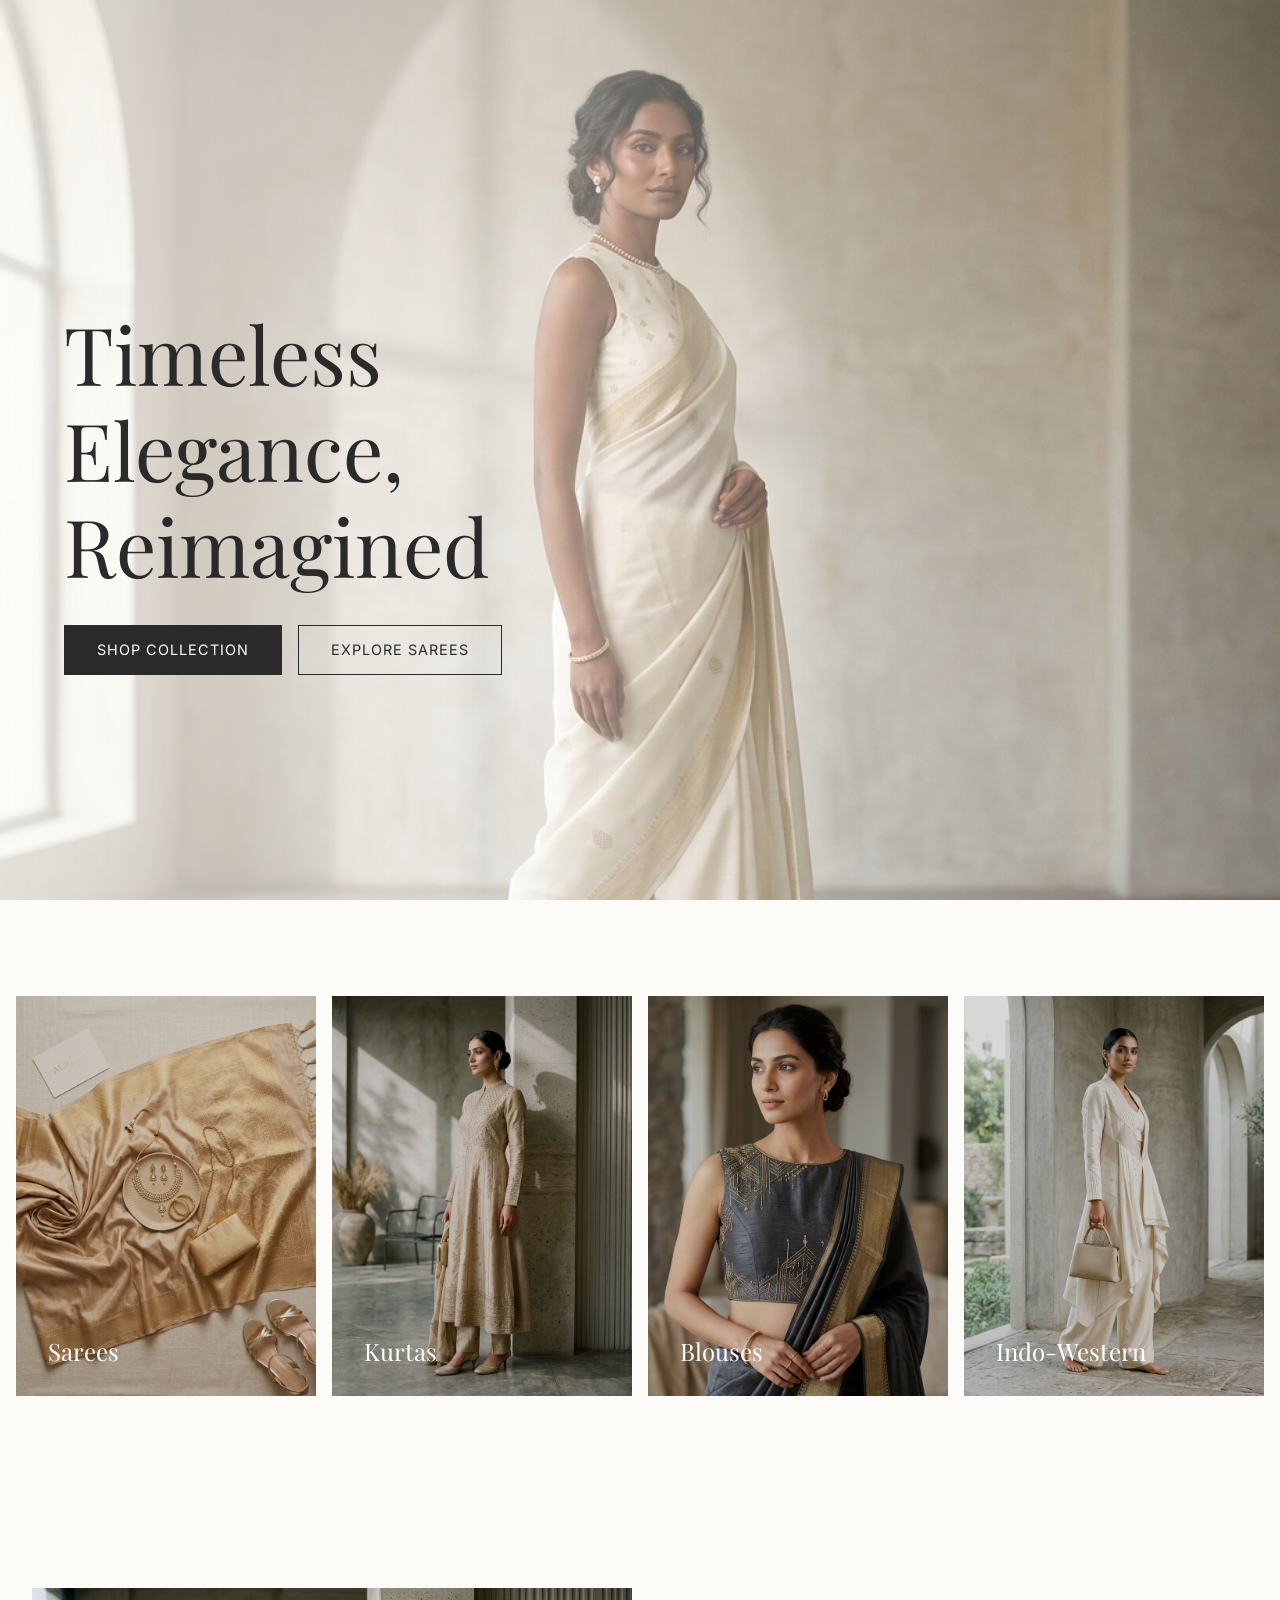
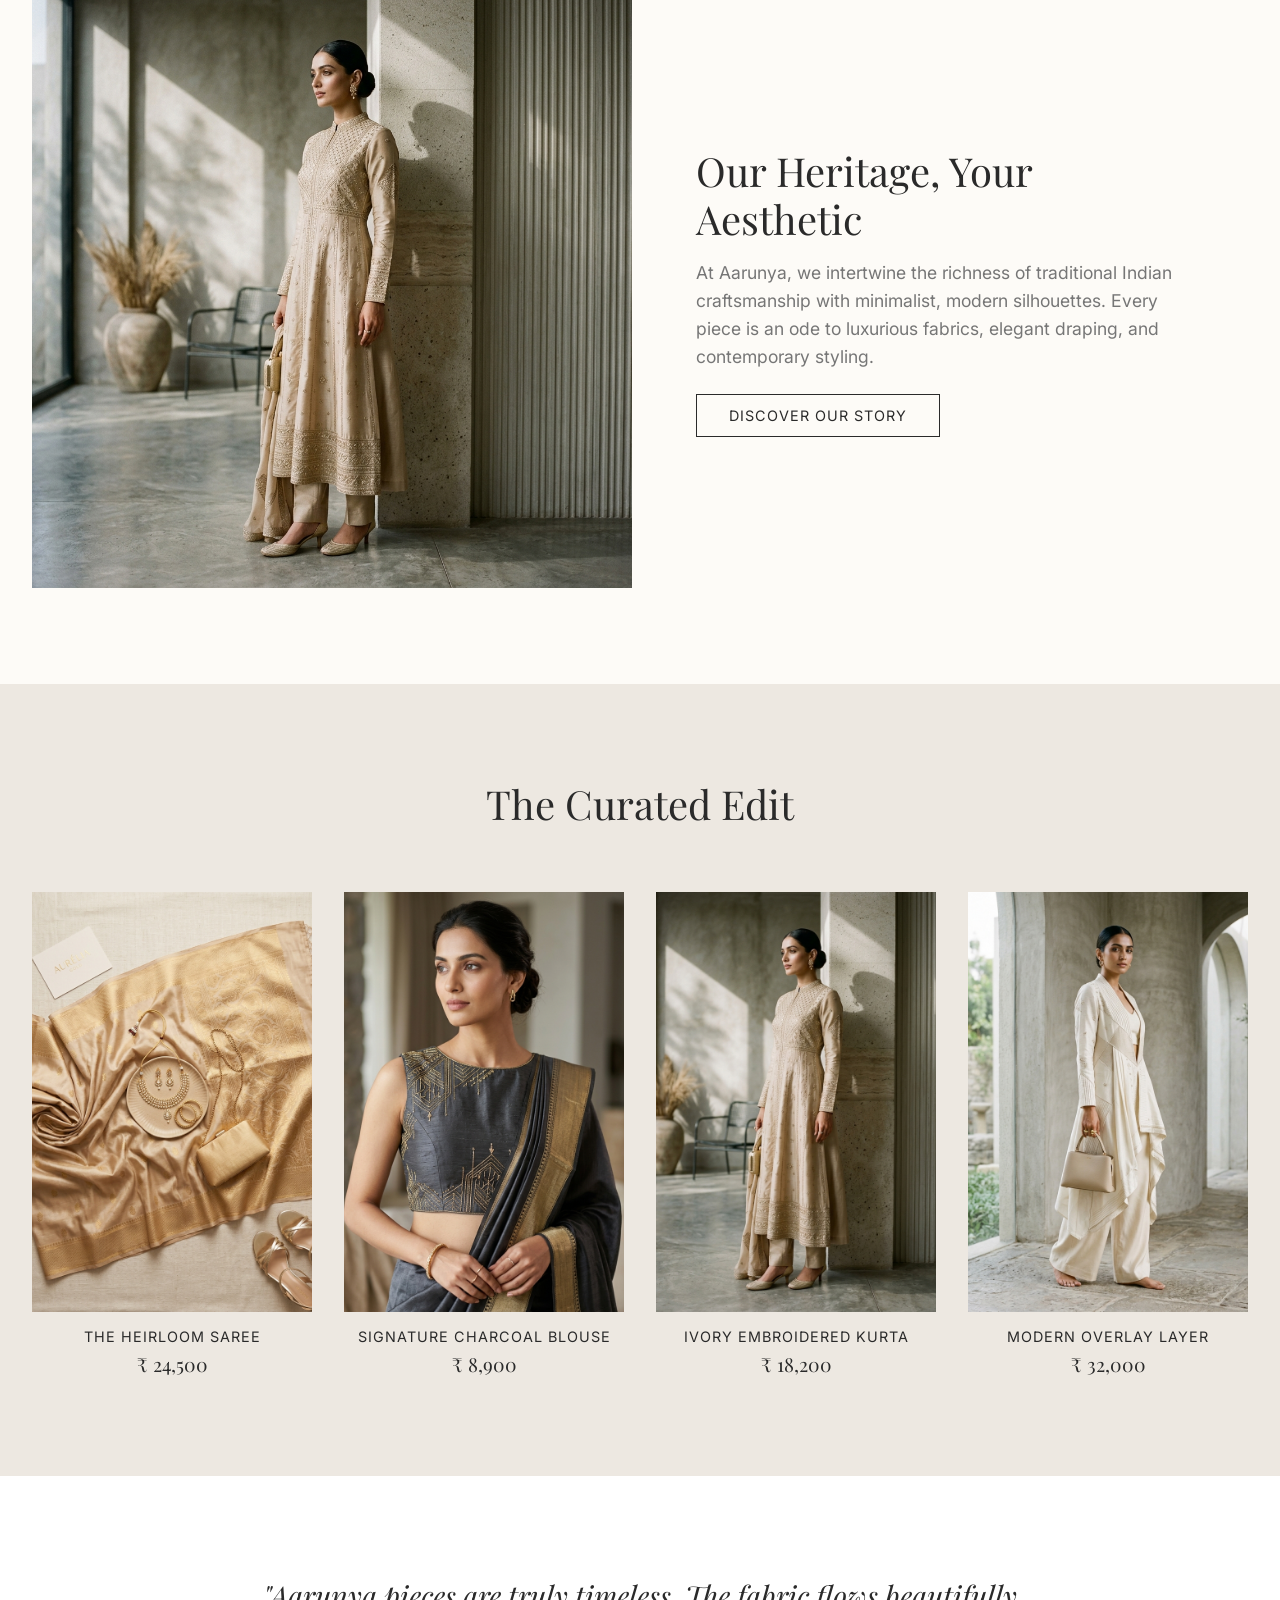
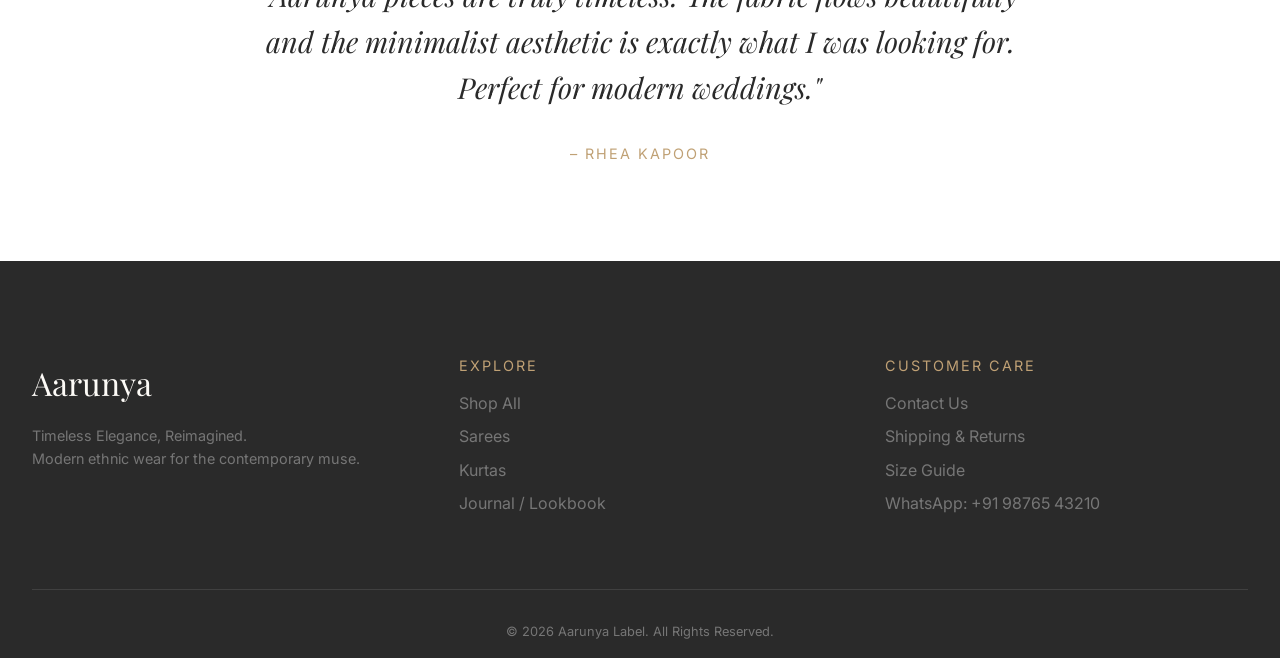
==== index.html @ f96c6a1d "Initial commit" ====
<!DOCTYPE html>
<html lang="en">
<head>
    <meta charset="UTF-8">
    <meta name="viewport" content="width=device-width, initial-scale=1.0">
    <title>Aarunya | Premium Fashion Boutique</title>
    <meta name="description" content="Aarunya specializes in sarees, kurtas, blouses, and modern ethnic wear. Minimal, elegant, and luxurious fashion blending traditional Indian heritage with modern aesthetics.">
    <link rel="stylesheet" href="style.css">
</head>
<body>
    <!-- Header -->
    <header id="header">
        <div class="nav-container">
            <div class="brand-logo">Aarunya</div>
            <nav class="nav-links">
                <a href="#">Sarees</a>
                <a href="#">Kurtas</a>
                <a href="#">Blouses</a>
                <a href="#">Collections</a>
            </nav>
            <div class="icons">
                <!-- Search Icon -->
                <svg viewBox="0 0 24 24" fill="none" stroke="currentColor" stroke-width="2" stroke-linecap="round" stroke-linejoin="round"><circle cx="11" cy="11" r="8"></circle><line x1="21" y1="21" x2="16.65" y2="16.65"></line></svg>
                <!-- Cart Icon -->
                <svg viewBox="0 0 24 24" fill="none" stroke="currentColor" stroke-width="2" stroke-linecap="round" stroke-linejoin="round"><path d="M6 2L3 6v14a2 2 0 0 0 2 2h14a2 2 0 0 0 2-2V6l-3-4z"></path><line x1="3" y1="6" x2="21" y2="6"></line><path d="M16 10a4 4 0 0 1-8 0"></path></svg>
            </div>
        </div>
    </header>

    <!-- Hero Section -->
    <section class="hero">
        <div class="hero-image-wrapper">
            <img src="assets/hero_saree_1776011355249.png" alt="Model wearing minimal ivory saree" loading="eager">
        </div>
        <div class="hero-overlay"></div>
        <div class="hero-content">
            <h1>Timeless Elegance, Reimagined</h1>
            <div class="btn-group">
                <a href="#shop" class="btn-primary">Shop Collection</a>
                <a href="#sarees" class="btn-secondary">Explore Sarees</a>
            </div>
        </div>
    </section>

    <!-- Category Section -->
    <section class="categories" id="shop">
        <div class="fade-in">
            <div class="category-grid">
                <div class="category-card">
                    <img src="assets/cat_saree_1776011371440.png" alt="Sarees category" loading="lazy">
                    <div class="category-overlay">
                        <h3>Sarees</h3>
                    </div>
                </div>
                <div class="category-card">
                    <img src="assets/cat_kurta_1776011387418.png" alt="Kurtas category" loading="lazy">
                    <div class="category-overlay">
                        <h3>Kurtas</h3>
                    </div>
                </div>
                <div class="category-card">
                    <img src="assets/cat_blouse_1776011403371.png" alt="Blouses category" loading="lazy">
                    <div class="category-overlay">
                        <h3>Blouses</h3>
                    </div>
                </div>
                <div class="category-card">
                    <img src="assets/cat_indowestern_1776011422916.png" alt="Indo-Western category" loading="lazy">
                    <div class="category-overlay">
                        <h3>Indo-Western</h3>
                    </div>
                </div>
            </div>
        </div>
    </section>

    <!-- Brand Story Section -->
    <section class="story fade-in">
        <div class="container">
            <div class="story-wrapper">
                <div class="story-image">
                    <img src="assets/cat_kurta_1776011387418.png" alt="Craftsmanship and fabric focus" loading="lazy">
                </div>
                <div class="story-text">
                    <h2>Our Heritage, Your Aesthetic</h2>
                    <p>At Aarunya, we intertwine the richness of traditional Indian craftsmanship with minimalist, modern silhouettes. Every piece is an ode to luxurious fabrics, elegant draping, and contemporary styling.</p>
                    <a href="#" class="btn-secondary">Discover Our Story</a>
                </div>
            </div>
        </div>
    </section>

    <!-- Featured Collection -->
    <section class="featured" id="collections">
        <div class="container fade-in">
            <h2 class="section-title">The Curated Edit</h2>
            <div class="product-grid">
                <a href="product.html" class="product-card">
                    <div class="product-image-container">
                        <img src="assets/cat_saree_1776011371440.png" alt="The Heirloom Saree" loading="lazy">
                    </div>
                    <h3 class="product-title">The Heirloom Saree</h3>
                    <p class="product-price">₹ 24,500</p>
                </a>
                <a href="product.html" class="product-card">
                    <div class="product-image-container">
                        <img src="assets/cat_blouse_1776011403371.png" alt="Signature Charcoal Blouse" loading="lazy">
                    </div>
                    <h3 class="product-title">Signature Charcoal Blouse</h3>
                    <p class="product-price">₹ 8,900</p>
                </a>
                <a href="product.html" class="product-card">
                    <div class="product-image-container">
                        <img src="assets/cat_kurta_1776011387418.png" alt="Ivory Embroidered Kurta" loading="lazy">
                    </div>
                    <h3 class="product-title">Ivory Embroidered Kurta</h3>
                    <p class="product-price">₹ 18,200</p>
                </a>
                <a href="product.html" class="product-card">
                    <div class="product-image-container">
                        <img src="assets/cat_indowestern_1776011422916.png" alt="Modern Overlay Layer" loading="lazy">
                    </div>
                    <h3 class="product-title">Modern Overlay Layer</h3>
                    <p class="product-price">₹ 32,000</p>
                </a>
            </div>
        </div>
    </section>

    <!-- Testimonials Section -->
    <section class="testimonials fade-in">
        <div class="container">
            <p class="testimonial-quote">"Aarunya pieces are truly timeless. The fabric flows beautifully and the minimalist aesthetic is exactly what I was looking for. Perfect for modern weddings."</p>
            <p class="testimonial-author">&ndash; Rhea Kapoor</p>
        </div>
    </section>

    <!-- Footer -->
    <footer>
        <div class="container">
            <div class="footer-grid">
                <div class="footer-col">
                    <div class="footer-brand">Aarunya</div>
                    <p style="color: var(--color-gray); font-size: 0.9rem; margin-top: 1rem;">Timeless Elegance, Reimagined.<br>Modern ethnic wear for the contemporary muse.</p>
                </div>
                <div class="footer-col">
                    <h4>Explore</h4>
                    <ul class="footer-links">
                        <li><a href="#">Shop All</a></li>
                        <li><a href="#">Sarees</a></li>
                        <li><a href="#">Kurtas</a></li>
                        <li><a href="#">Journal / Lookbook</a></li>
                    </ul>
                </div>
                <div class="footer-col">
                    <h4>Customer Care</h4>
                    <ul class="footer-links">
                        <li><a href="#">Contact Us</a></li>
                        <li><a href="#">Shipping & Returns</a></li>
                        <li><a href="#">Size Guide</a></li>
                        <li><a href="#">WhatsApp: +91 98765 43210</a></li>
                    </ul>
                </div>
            </div>
            <div class="copyright">
                &copy; <span id="year"></span> Aarunya Label. All Rights Reserved.
            </div>
        </div>
    </footer>

    <script src="script.js"></script>
</body>
</html>
---- style.css ----
@import url('https://fonts.googleapis.com/css2?family=Inter:wght@300;400;500&family=Playfair+Display:ital,wght@0,400;0,500;0,600;1,400&display=swap');

:root {
    --color-ivory: #FDFBF7;
    --color-beige: #EDE8E1;
    --color-muted-gold: #C0A175;
    --color-charcoal: #2A2A2A;
    --color-white: #FFFFFF;
    --color-gray: #767676;
    
    --font-heading: 'Playfair Display', serif;
    --font-body: 'Inter', sans-serif;
    
    --spacing-xs: 0.5rem;
    --spacing-sm: 1rem;
    --spacing-md: 2rem;
    --spacing-lg: 4rem;
    --spacing-xl: 6rem;
    
    --transition-smooth: all 0.6s cubic-bezier(0.16, 1, 0.3, 1);
}

* {
    margin: 0;
    padding: 0;
    box-sizing: border-box;
}

body {
    font-family: var(--font-body);
    color: var(--color-charcoal);
    background-color: var(--color-ivory);
    line-height: 1.6;
    -webkit-font-smoothing: antialiased;
}

h1, h2, h3, h4, h5, h6 {
    font-family: var(--font-heading);
    font-weight: 400;
    line-height: 1.2;
}

a {
    color: inherit;
    text-decoration: none;
    transition: var(--transition-smooth);
}

img {
    max-width: 100%;
    display: block;
}

.container {
    max-width: 1440px;
    margin: 0 auto;
    padding: 0 var(--spacing-sm);
}
@media (min-width: 768px) {
    .container {
        padding: 0 var(--spacing-md);
    }
}

/* Header */
header {
    position: fixed;
    top: 0;
    left: 0;
    width: 100%;
    z-index: 100;
    background: rgba(253, 251, 247, 0.9);
    backdrop-filter: blur(10px);
    border-bottom: 1px solid rgba(0,0,0,0.05);
    transition: transform 0.4s ease;
}
header.scroll-down {
    transform: translateY(-100%);
}

.nav-container {
    display: flex;
    justify-content: space-between;
    align-items: center;
    height: 80px;
    padding: 0 var(--spacing-md);
}

.brand-logo {
    font-family: var(--font-heading);
    font-size: 1.8rem;
    letter-spacing: 2px;
    text-transform: uppercase;
    font-weight: 500;
}

.nav-links {
    display: none;
    gap: var(--spacing-md);
}

@media (min-width: 768px) {
    .nav-links {
        display: flex;
    }
}

.nav-links a {
    font-size: 0.9rem;
    letter-spacing: 1px;
    text-transform: uppercase;
}
.nav-links a:hover {
    color: var(--color-muted-gold);
}

.icons {
    display: flex;
    gap: var(--spacing-sm);
}
.icons svg {
    width: 24px;
    height: 24px;
    cursor: pointer;
}
.icons svg:hover {
    stroke: var(--color-muted-gold);
}

/* Hero Section */
.hero {
    height: 100vh;
    padding-top: 80px;
    display: flex;
    align-items: center;
    position: relative;
    overflow: hidden;
}

.hero-image-wrapper {
    position: absolute;
    top: 0;
    left: 0;
    width: 100%;
    height: 100%;
    z-index: -1;
}

.hero-image-wrapper img {
    width: 100%;
    height: 100%;
    object-fit: cover;
    object-position: top center;
    animation: zoomOut 10s ease-out forwards;
}

.hero-overlay {
    position: absolute;
    inset: 0;
    background: linear-gradient(to right, rgba(253,251,247,0.8) 0%, rgba(253,251,247,0) 100%);
}

@keyframes zoomOut {
    0% { transform: scale(1.1); }
    100% { transform: scale(1); }
}

.hero-content {
    max-width: 600px;
    padding-left: 5%;
    opacity: 0;
    transform: translateY(20px);
    animation: fadeUp 1s ease 0.5s forwards;
}

@keyframes fadeUp {
    100% {
        opacity: 1;
        transform: translateY(0);
    }
}

.hero-content h1 {
    font-size: 3.5rem;
    margin-bottom: var(--spacing-sm);
    color: var(--color-charcoal);
}

@media (min-width: 768px) {
    .hero-content h1 {
        font-size: 5rem;
    }
}

.btn-group {
    display: flex;
    flex-wrap: wrap;
    gap: var(--spacing-sm);
    margin-top: var(--spacing-md);
}

.btn-primary {
    background-color: var(--color-charcoal);
    color: var(--color-white);
    padding: 12px 32px;
    font-size: 0.9rem;
    text-transform: uppercase;
    letter-spacing: 1px;
    border: 1px solid var(--color-charcoal);
    cursor: pointer;
    transition: var(--transition-smooth);
    text-align: center;
}

.btn-primary:hover {
    background-color: transparent;
    color: var(--color-charcoal);
}

.btn-secondary {
    background-color: transparent;
    color: var(--color-charcoal);
    padding: 12px 32px;
    font-size: 0.9rem;
    text-transform: uppercase;
    letter-spacing: 1px;
    border: 1px solid var(--color-charcoal);
    cursor: pointer;
    transition: var(--transition-smooth);
    text-align: center;
}

.btn-secondary:hover {
    background-color: var(--color-charcoal);
    color: var(--color-white);
}

/* Category Section */
.categories {
    padding: var(--spacing-xl) var(--spacing-sm);
}

.section-title {
    text-align: center;
    font-size: 2.5rem;
    margin-bottom: var(--spacing-lg);
}

.category-grid {
    display: grid;
    grid-template-columns: 1fr;
    gap: var(--spacing-sm);
    max-width: 1440px;
    margin: 0 auto;
}

@media (min-width: 768px) {
    .category-grid {
        grid-template-columns: repeat(2, 1fr);
    }
}
@media (min-width: 1024px) {
    .category-grid {
        grid-template-columns: repeat(4, 1fr);
    }
}

.category-card {
    position: relative;
    overflow: hidden;
    aspect-ratio: 3/4;
    cursor: pointer;
}

.category-card img {
    width: 100%;
    height: 100%;
    object-fit: cover;
    transition: transform 0.8s ease;
}

.category-card:hover img {
    transform: scale(1.05);
}

.category-overlay {
    position: absolute;
    inset: 0;
    background: rgba(0,0,0,0.15);
    display: flex;
    align-items: flex-end;
    padding: var(--spacing-md);
    transition: background 0.4s ease;
}

.category-card:hover .category-overlay {
    background: rgba(0,0,0,0.35);
}

.category-overlay h3 {
    color: var(--color-white);
    font-size: 1.5rem;
    margin-bottom: 0.5rem;
    transform: translateY(10px);
    transition: transform 0.4s ease;
}

.category-card:hover .category-overlay h3 {
    transform: translateY(0);
}

/* Featured Collection */
.featured {
    padding: var(--spacing-xl) 0;
    background-color: var(--color-beige);
}

.product-grid {
    display: grid;
    grid-template-columns: repeat(2, 1fr);
    gap: var(--spacing-md) var(--spacing-sm);
}
@media (min-width: 768px) {
    .product-grid {
        grid-template-columns: repeat(4, 1fr);
        gap: var(--spacing-lg) var(--spacing-md);
    }
}

.product-card {
    text-align: center;
    cursor: pointer;
    display: block;
}

.product-image-container {
    position: relative;
    overflow: hidden;
    aspect-ratio: 2/3;
    margin-bottom: var(--spacing-sm);
    background-color: #E2DDD5;
}
.product-image-container img {
    width: 100%;
    height: 100%;
    object-fit: cover;
    transition: transform 0.6s ease;
}

.product-card:hover .product-image-container img {
    transform: scale(1.03);
}

.product-title {
    font-family: var(--font-body);
    font-size: 0.9rem;
    font-weight: 400;
    text-transform: uppercase;
    letter-spacing: 1px;
    margin-bottom: 0.25rem;
}

.product-price {
    font-family: var(--font-heading);
    font-size: 1.2rem;
    color: var(--color-charcoal);
}

/* Brand Story */
.story {
    padding: var(--spacing-xl) 0;
}
.story-wrapper {
    display: flex;
    flex-direction: column;
    gap: var(--spacing-md);
    align-items: center;
}
@media(min-width: 768px) {
    .story-wrapper {
        flex-direction: row;
        gap: var(--spacing-lg);
    }
}
.story-image {
    flex: 1;
    max-width: 600px;
}
.story-text {
    flex: 1;
    max-width: 500px;
}
.story-text h2 {
    font-size: 2.5rem;
    margin-bottom: var(--spacing-sm);
}
.story-text p {
    font-size: 1.1rem;
    color: var(--color-gray);
    margin-bottom: var(--spacing-md);
}

/* Testimonials / Social Proof */
.testimonials {
    padding: var(--spacing-xl) 0;
    background-color: var(--color-white);
    text-align: center;
}
.testimonial-quote {
    font-size: 1.8rem;
    font-style: italic;
    font-family: var(--font-heading);
    max-width: 800px;
    margin: 0 auto var(--spacing-md);
    color: var(--color-charcoal);
}
.testimonial-author {
    font-size: 0.9rem;
    text-transform: uppercase;
    letter-spacing: 2px;
    color: var(--color-muted-gold);
}

/* Footer */
footer {
    background-color: var(--color-charcoal);
    color: var(--color-ivory);
    padding: var(--spacing-xl) 0 var(--spacing-sm) 0;
}
.footer-grid {
    display: grid;
    grid-template-columns: 1fr;
    gap: var(--spacing-lg);
    margin-bottom: var(--spacing-lg);
}
@media (min-width: 768px) {
    .footer-grid {
        grid-template-columns: 1fr 1fr 1fr;
    }
}
.footer-brand {
    font-family: var(--font-heading);
    font-size: 2rem;
    margin-bottom: var(--spacing-sm);
}
.footer-col h4 {
    font-family: var(--font-body);
    text-transform: uppercase;
    letter-spacing: 2px;
    font-size: 0.9rem;
    margin-bottom: var(--spacing-sm);
    color: var(--color-muted-gold);
}
.footer-links {
    list-style: none;
}
.footer-links li {
    margin-bottom: 0.5rem;
}
.footer-links a {
    color: var(--color-gray);
    transition: color 0.3s ease;
}
.footer-links a:hover {
    color: var(--color-ivory);
}

.copyright {
    text-align: center;
    padding-top: var(--spacing-md);
    border-top: 1px solid rgba(255,255,255,0.1);
    color: var(--color-gray);
    font-size: 0.8rem;
}

/* Product Detail Page */
.product-detail-section {
    padding-top: 120px;
    padding-bottom: var(--spacing-xl);
}
.product-detail-wrapper {
    display: grid;
    grid-template-columns: 1fr;
    gap: var(--spacing-md);
}
@media (min-width: 900px) {
    .product-detail-wrapper {
        grid-template-columns: 1fr 400px;
        gap: var(--spacing-xl);
    }
}
.product-gallery {
    display: grid;
    gap: var(--spacing-sm);
}
.product-gallery img {
    width: 100%;
}
.product-info {
    position: sticky;
    top: 120px;
    align-self: start;
    padding: var(--spacing-sm) 0;
}
.product-info h1 {
    font-size: 2.5rem;
    margin-bottom: 0.5rem;
}
.product-info .price {
    font-size: 1.5rem;
    font-family: var(--font-body);
    margin-bottom: var(--spacing-md);
    color: var(--color-muted-gold);
}
.product-desc {
    margin-bottom: var(--spacing-md);
    color: var(--color-charcoal);
    font-size: 1rem;
}
.product-details-list {
    margin-bottom: var(--spacing-md);
    list-style: none;
}
.product-details-list li {
    padding: 0.8rem 0;
    border-bottom: 1px solid var(--color-beige);
    font-size: 0.9rem;
    display: flex;
    justify-content: space-between;
}
.product-details-list li strong {
    font-weight: 500;
}
.sticky-btn-group {
    display: flex;
    flex-direction: column;
    gap: var(--spacing-sm);
    margin-top: var(--spacing-lg);
}
.btn-whatsapp {
    background-color: #25D366;
    color: white;
    border-color: #25D366;
    display: flex;
    justify-content: center;
    align-items: center;
    gap: 10px;
}
.btn-whatsapp:hover {
    background-color: #128C7E;
    color: white;
    border-color: #128C7E;
}

/* Suggestion Grid */
.suggestion-grid {
    display: grid;
    grid-template-columns: repeat(2, 1fr);
    gap: var(--spacing-sm);
    margin-top: var(--spacing-lg);
}

/* Utilities */
.fade-in {
    opacity: 0;
    transform: translateY(30px);
    transition: opacity 0.8s ease-out, transform 0.8s ease-out;
}
.fade-in.visible {
    opacity: 1;
    transform: translateY(0);
}
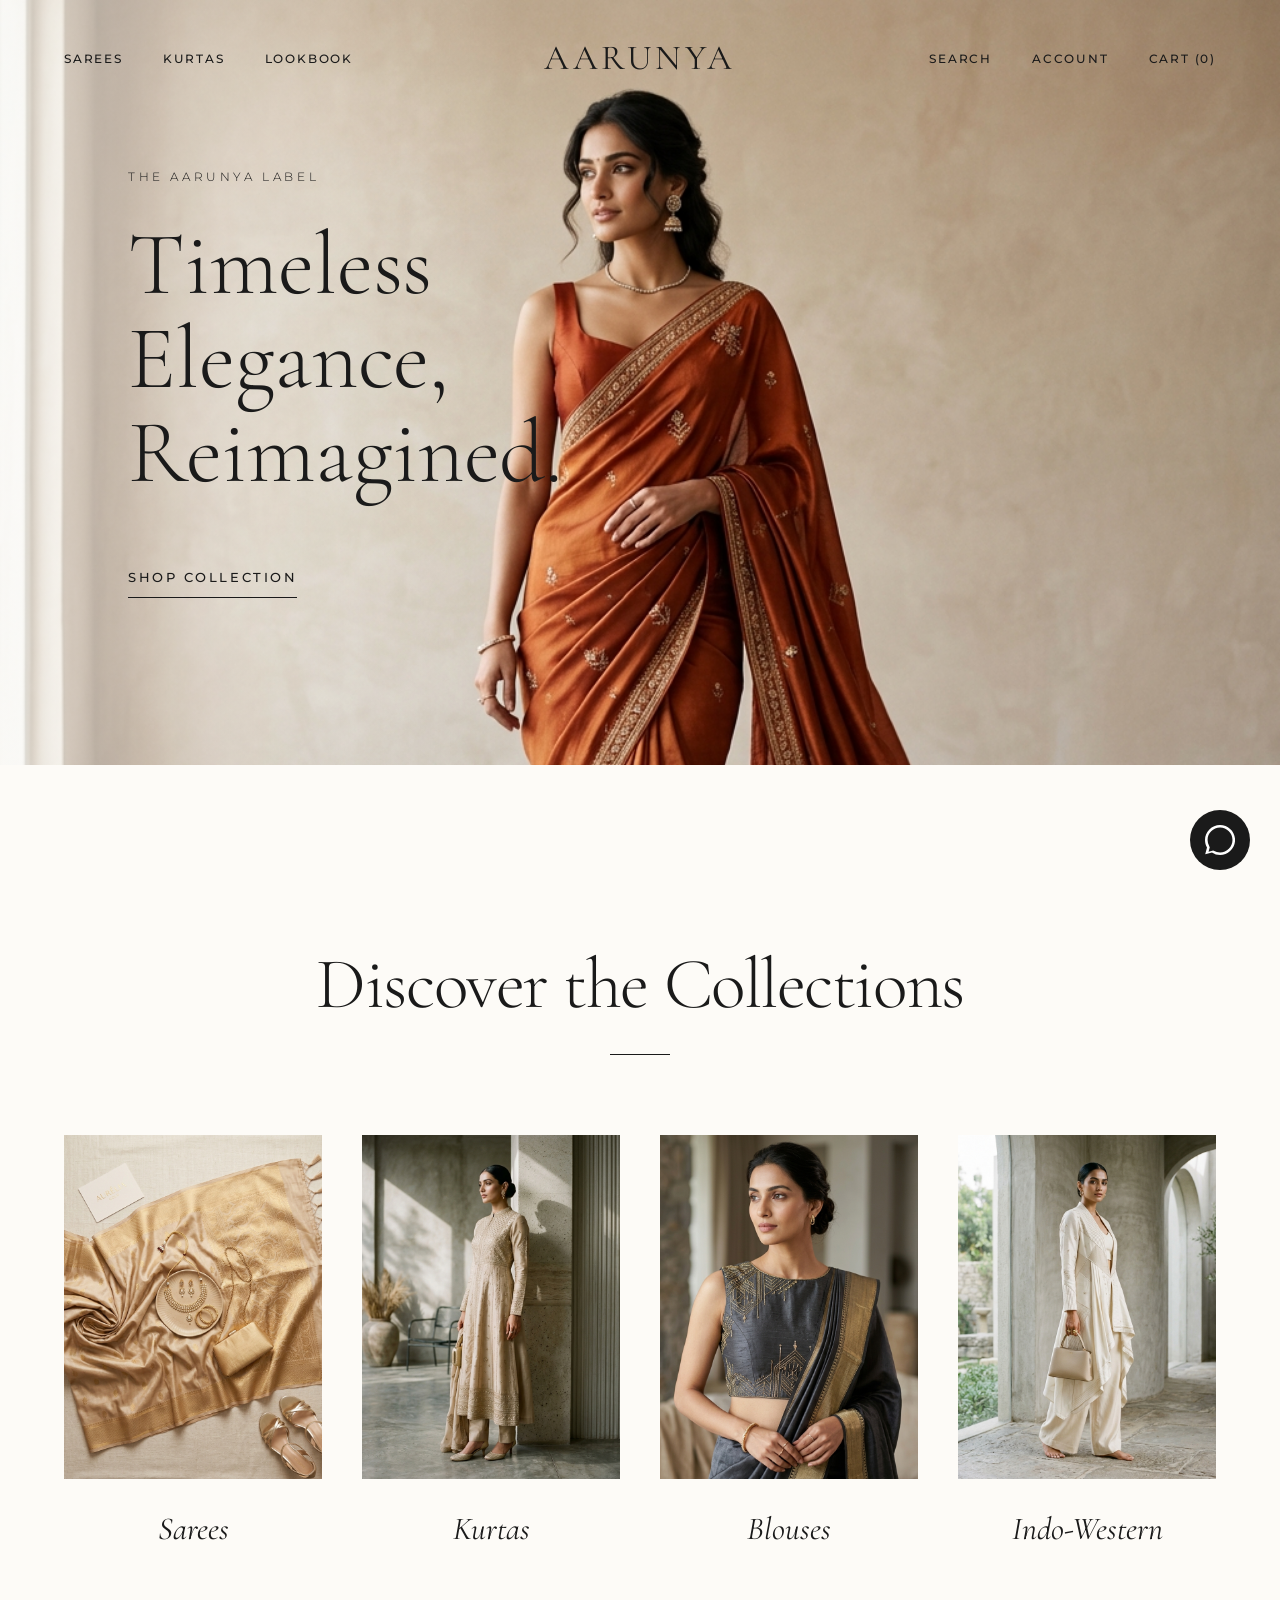
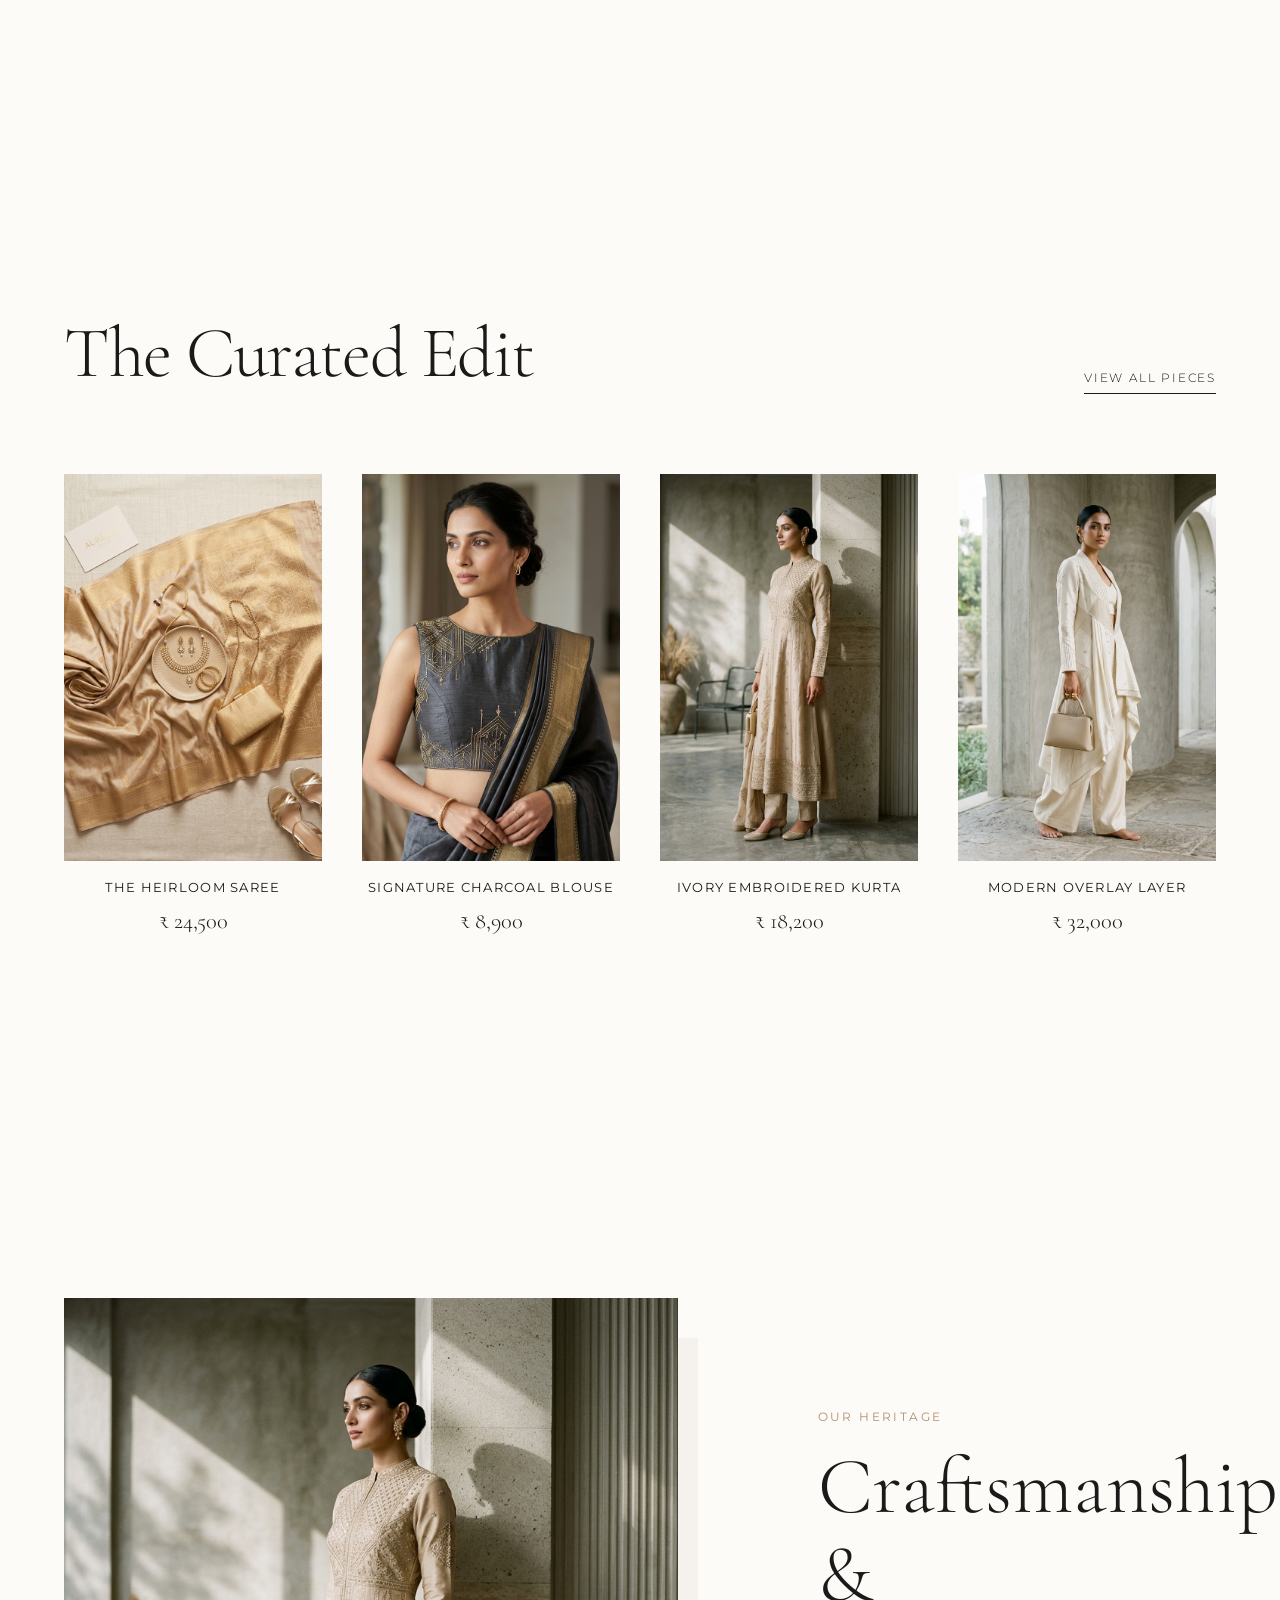
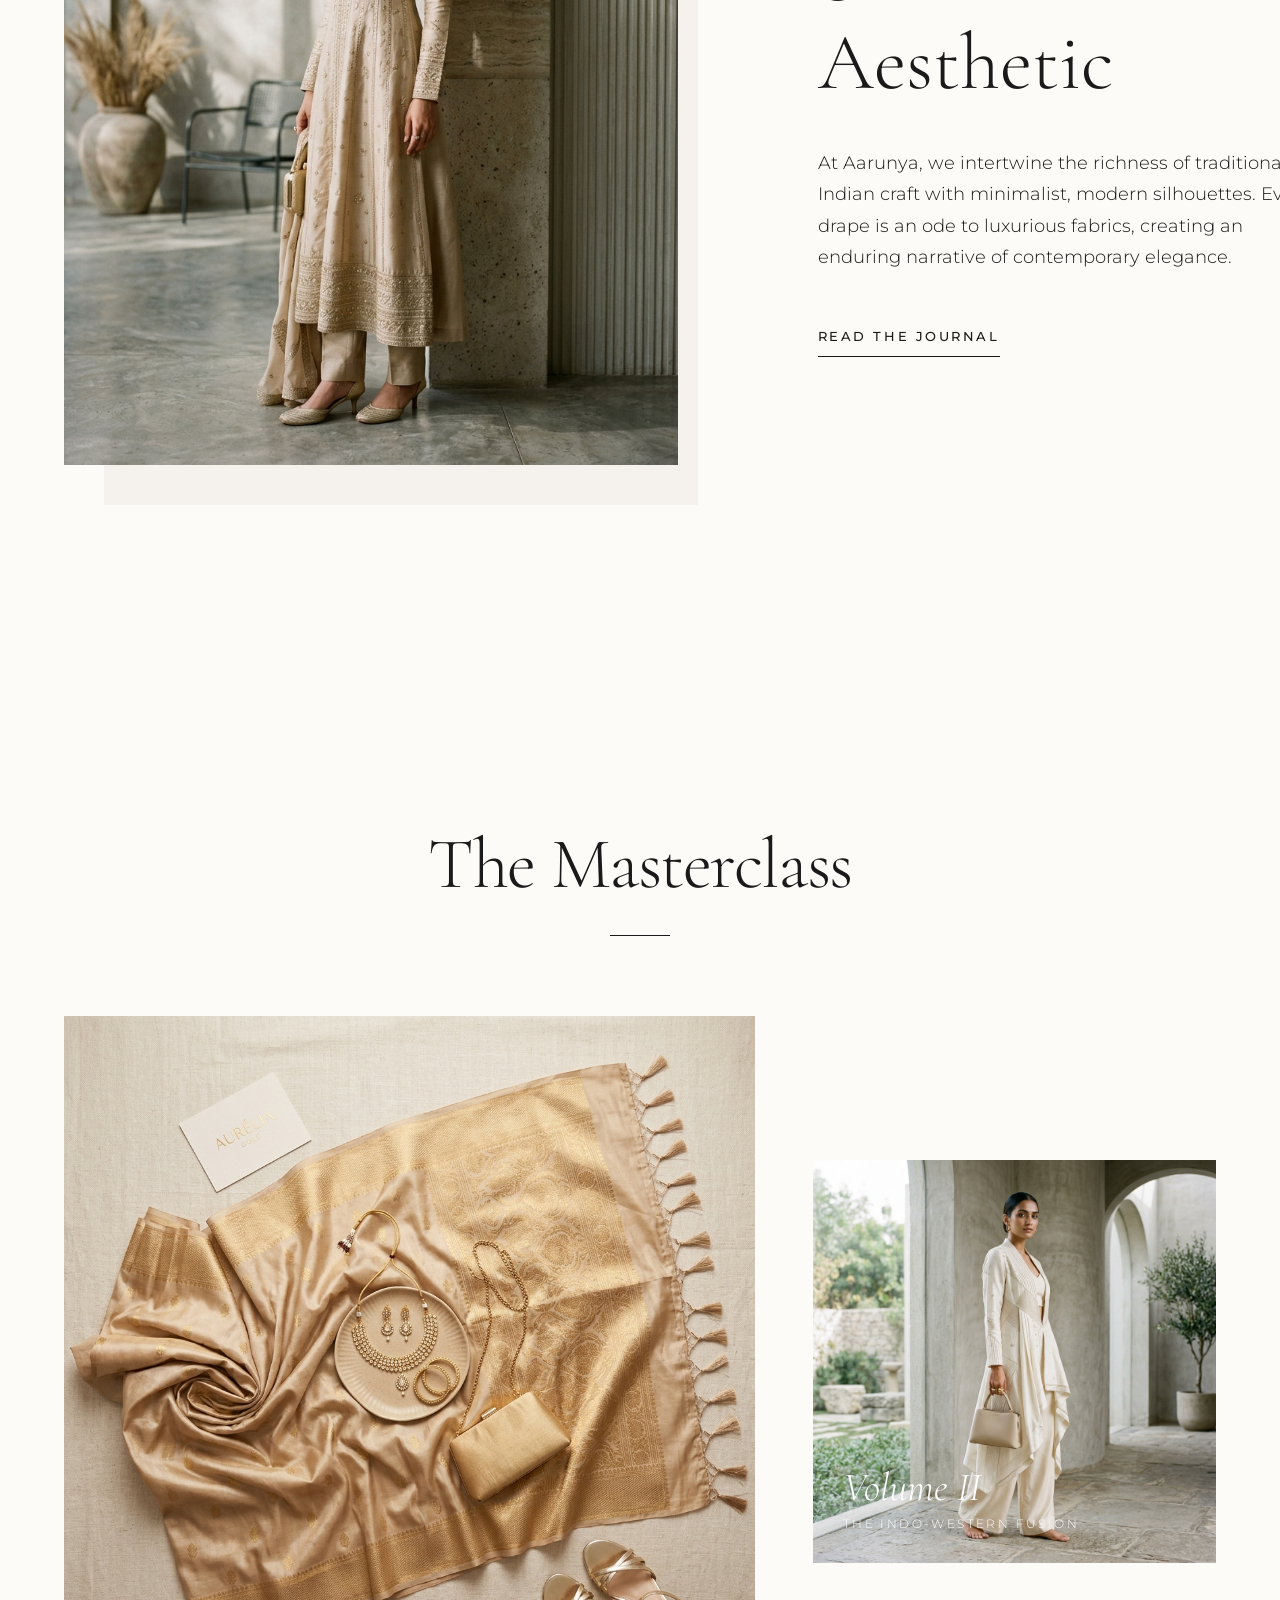
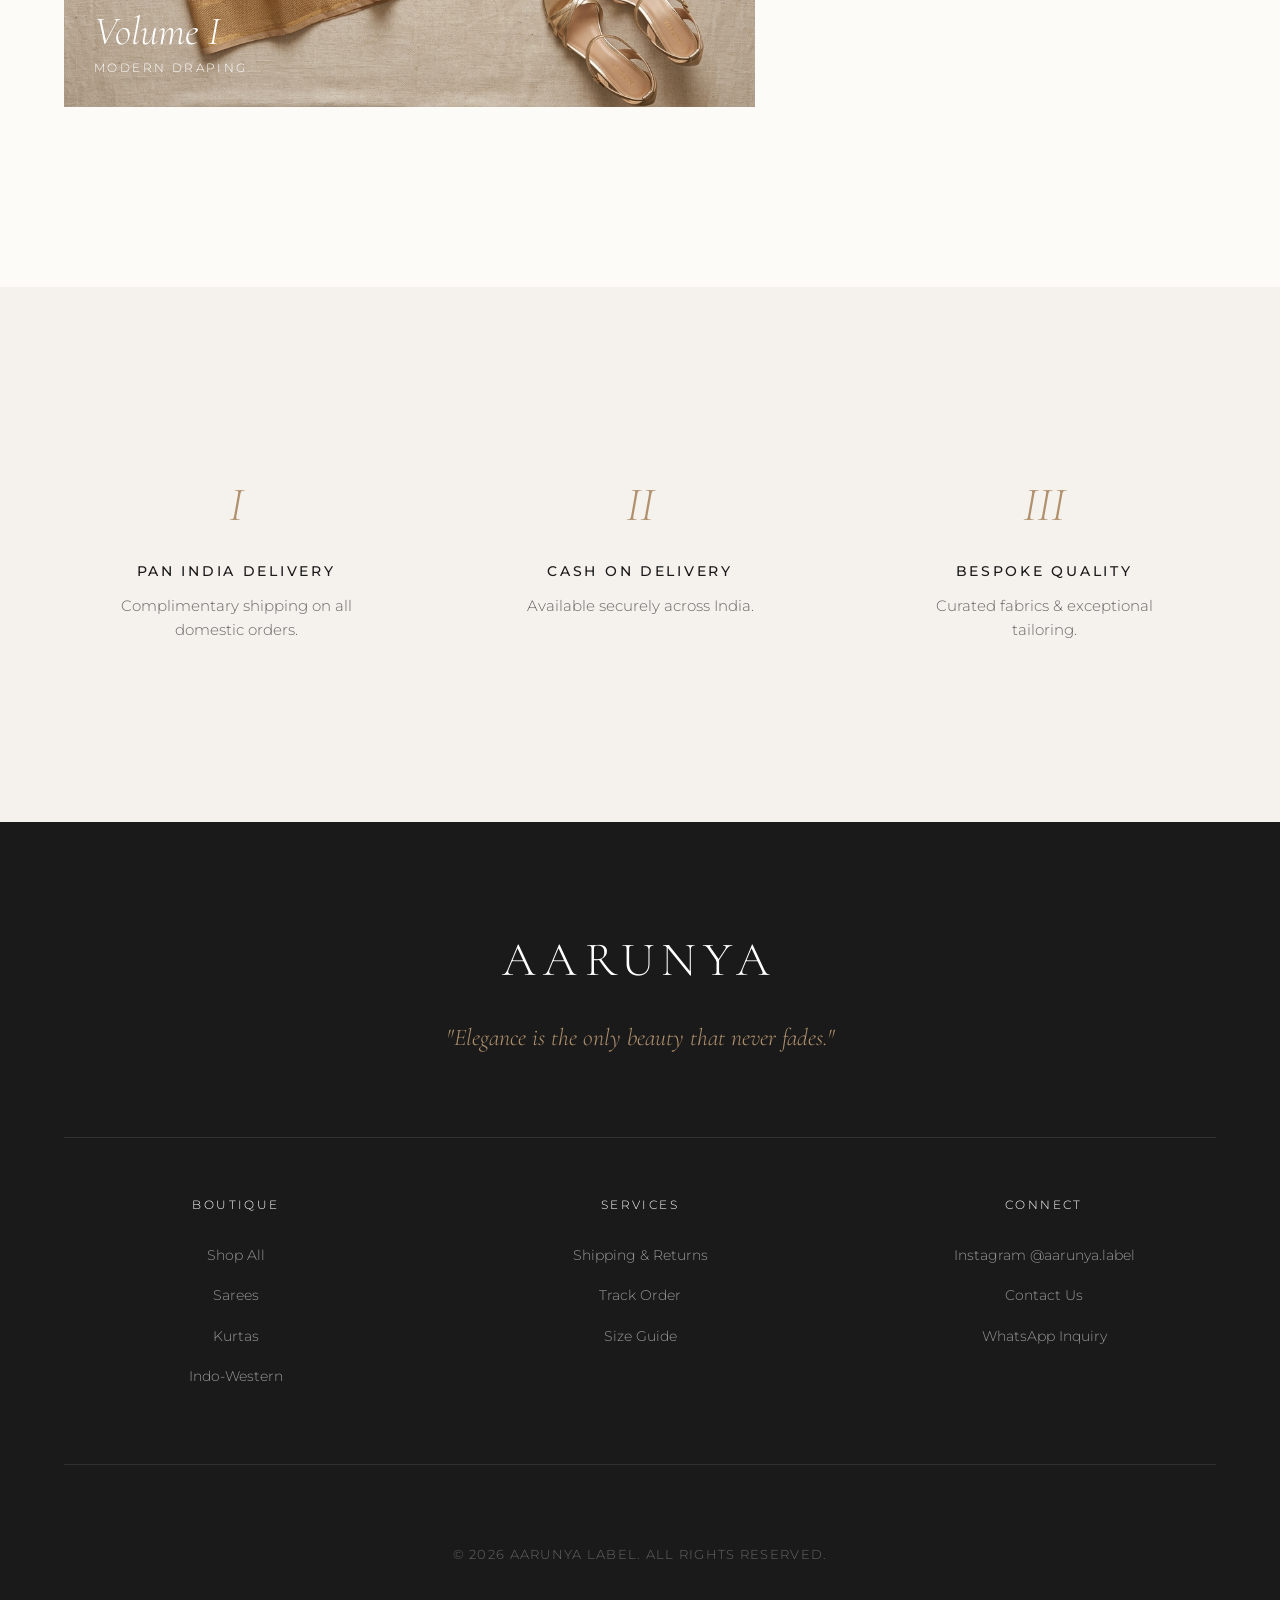
==== commit 6897d7b7: "Update all files" ====
--- a/index.html
+++ b/index.html
@@ -4,25 +4,27 @@
     <meta charset="UTF-8">
     <meta name="viewport" content="width=device-width, initial-scale=1.0">
     <title>Aarunya | Premium Fashion Boutique</title>
-    <meta name="description" content="Aarunya specializes in sarees, kurtas, blouses, and modern ethnic wear. Minimal, elegant, and luxurious fashion blending traditional Indian heritage with modern aesthetics.">
+    <link rel="preconnect" href="https://fonts.googleapis.com">
+    <link rel="preconnect" href="https://fonts.gstatic.com" crossorigin>
+    <link href="https://fonts.googleapis.com/css2?family=Cormorant+Garamond:ital,wght@0,300;0,400;0,500;0,600;1,400&family=Montserrat:wght@200;300;400;500&display=swap" rel="stylesheet">
     <link rel="stylesheet" href="style.css">
 </head>
 <body>
     <!-- Header -->
     <header id="header">
-        <div class="nav-container">
-            <div class="brand-logo">Aarunya</div>
-            <nav class="nav-links">
-                <a href="#">Sarees</a>
-                <a href="#">Kurtas</a>
-                <a href="#">Blouses</a>
-                <a href="#">Collections</a>
+        <div class="header-inner">
+            <nav class="nav-left">
+                <a href="#categories" class="nav-link">Sarees</a>
+                <a href="#categories" class="nav-link">Kurtas</a>
+                <a href="#collections" class="nav-link">Lookbook</a>
             </nav>
-            <div class="icons">
-                <!-- Search Icon -->
-                <svg viewBox="0 0 24 24" fill="none" stroke="currentColor" stroke-width="2" stroke-linecap="round" stroke-linejoin="round"><circle cx="11" cy="11" r="8"></circle><line x1="21" y1="21" x2="16.65" y2="16.65"></line></svg>
-                <!-- Cart Icon -->
-                <svg viewBox="0 0 24 24" fill="none" stroke="currentColor" stroke-width="2" stroke-linecap="round" stroke-linejoin="round"><path d="M6 2L3 6v14a2 2 0 0 0 2 2h14a2 2 0 0 0 2-2V6l-3-4z"></path><line x1="3" y1="6" x2="21" y2="6"></line><path d="M16 10a4 4 0 0 1-8 0"></path></svg>
+            
+            <a href="#" class="brand-logo">Aarunya</a>
+            
+            <div class="nav-right">
+                <a href="#" class="nav-link hidden-mobile">Search</a>
+                <a href="#" class="nav-link hidden-mobile">Account</a>
+                <a href="#" class="nav-link">Cart (0)</a>
             </div>
         </div>
     </header>
@@ -30,143 +32,218 @@
     <!-- Hero Section -->
     <section class="hero">
         <div class="hero-image-wrapper">
-            <img src="assets/hero_saree_1776011355249.png" alt="Model wearing minimal ivory saree" loading="eager">
-        </div>
+            <picture>
+                <source media="(max-width: 768px)" srcset="assets/hero_mobile.png">
+                <img src="assets/hero_desktop.png" alt="Aarunya Luxury Fashion" loading="eager">
+            </picture>
+        </div>
+        <!-- Very delicate gradient just for text legibility if needed, keeping image pure -->
         <div class="hero-overlay"></div>
         <div class="hero-content">
-            <h1>Timeless Elegance, Reimagined</h1>
-            <div class="btn-group">
-                <a href="#shop" class="btn-primary">Shop Collection</a>
-                <a href="#sarees" class="btn-secondary">Explore Sarees</a>
-            </div>
+            <span class="hero-subtitle">THE AARUNYA LABEL</span>
+            <h1 class="hero-title">Timeless<br>Elegance,<br>Reimagined.</h1>
+            <a href="#categories" class="btn-editorial">Shop Collection</a>
         </div>
     </section>
 
     <!-- Category Section -->
-    <section class="categories" id="shop">
-        <div class="fade-in">
+    <section class="categories section-spacing fade-up" id="categories">
+        <div class="container">
+            <div class="section-header center">
+                <h2 class="section-title">Discover the Collections</h2>
+                <div class="section-divider"></div>
+            </div>
+            
             <div class="category-grid">
-                <div class="category-card">
-                    <img src="assets/cat_saree_1776011371440.png" alt="Sarees category" loading="lazy">
-                    <div class="category-overlay">
-                        <h3>Sarees</h3>
-                    </div>
-                </div>
-                <div class="category-card">
-                    <img src="assets/cat_kurta_1776011387418.png" alt="Kurtas category" loading="lazy">
-                    <div class="category-overlay">
-                        <h3>Kurtas</h3>
-                    </div>
-                </div>
-                <div class="category-card">
-                    <img src="assets/cat_blouse_1776011403371.png" alt="Blouses category" loading="lazy">
-                    <div class="category-overlay">
-                        <h3>Blouses</h3>
-                    </div>
-                </div>
-                <div class="category-card">
-                    <img src="assets/cat_indowestern_1776011422916.png" alt="Indo-Western category" loading="lazy">
-                    <div class="category-overlay">
-                        <h3>Indo-Western</h3>
-                    </div>
-                </div>
-            </div>
-        </div>
-    </section>
-
-    <!-- Brand Story Section -->
-    <section class="story fade-in">
-        <div class="container">
-            <div class="story-wrapper">
-                <div class="story-image">
-                    <img src="assets/cat_kurta_1776011387418.png" alt="Craftsmanship and fabric focus" loading="lazy">
-                </div>
-                <div class="story-text">
-                    <h2>Our Heritage, Your Aesthetic</h2>
-                    <p>At Aarunya, we intertwine the richness of traditional Indian craftsmanship with minimalist, modern silhouettes. Every piece is an ode to luxurious fabrics, elegant draping, and contemporary styling.</p>
-                    <a href="#" class="btn-secondary">Discover Our Story</a>
-                </div>
+                <a href="#" class="category-item">
+                    <div class="img-wrapper">
+                        <img src="assets/cat_saree_1776011371440.png" alt="Sarees" loading="lazy">
+                    </div>
+                    <span class="category-name">Sarees</span>
+                </a>
+                <a href="#" class="category-item">
+                    <div class="img-wrapper">
+                        <img src="assets/cat_kurta_1776011387418.png" alt="Kurtas" loading="lazy">
+                    </div>
+                    <span class="category-name">Kurtas</span>
+                </a>
+                <a href="#" class="category-item">
+                    <div class="img-wrapper">
+                        <img src="assets/cat_blouse_1776011403371.png" alt="Blouses" loading="lazy">
+                    </div>
+                    <span class="category-name">Blouses</span>
+                </a>
+                <a href="#" class="category-item">
+                    <div class="img-wrapper">
+                        <img src="assets/cat_indowestern_1776011422916.png" alt="Indo-Western" loading="lazy">
+                    </div>
+                    <span class="category-name">Indo-Western</span>
+                </a>
             </div>
         </div>
     </section>
 
     <!-- Featured Collection -->
-    <section class="featured" id="collections">
-        <div class="container fade-in">
-            <h2 class="section-title">The Curated Edit</h2>
+    <section class="featured section-spacing fade-up" id="collections">
+        <div class="container">
+            <div class="section-header">
+                <h2 class="section-title">The Curated Edit</h2>
+                <a href="#" class="view-all-link">View All Pieces</a>
+            </div>
+            
             <div class="product-grid">
-                <a href="product.html" class="product-card">
-                    <div class="product-image-container">
+                <a href="product.html" class="product-item">
+                    <div class="product-img-wrapper">
                         <img src="assets/cat_saree_1776011371440.png" alt="The Heirloom Saree" loading="lazy">
                     </div>
-                    <h3 class="product-title">The Heirloom Saree</h3>
-                    <p class="product-price">₹ 24,500</p>
-                </a>
-                <a href="product.html" class="product-card">
-                    <div class="product-image-container">
+                    <div class="product-details">
+                        <h3 class="product-name">The Heirloom Saree</h3>
+                        <span class="product-price">₹ 24,500</span>
+                    </div>
+                </a>
+                <a href="product.html" class="product-item">
+                    <div class="product-img-wrapper">
                         <img src="assets/cat_blouse_1776011403371.png" alt="Signature Charcoal Blouse" loading="lazy">
                     </div>
-                    <h3 class="product-title">Signature Charcoal Blouse</h3>
-                    <p class="product-price">₹ 8,900</p>
-                </a>
-                <a href="product.html" class="product-card">
-                    <div class="product-image-container">
+                    <div class="product-details">
+                        <h3 class="product-name">Signature Charcoal Blouse</h3>
+                        <span class="product-price">₹ 8,900</span>
+                    </div>
+                </a>
+                <a href="product.html" class="product-item">
+                    <div class="product-img-wrapper">
                         <img src="assets/cat_kurta_1776011387418.png" alt="Ivory Embroidered Kurta" loading="lazy">
                     </div>
-                    <h3 class="product-title">Ivory Embroidered Kurta</h3>
-                    <p class="product-price">₹ 18,200</p>
-                </a>
-                <a href="product.html" class="product-card">
-                    <div class="product-image-container">
+                    <div class="product-details">
+                        <h3 class="product-name">Ivory Embroidered Kurta</h3>
+                        <span class="product-price">₹ 18,200</span>
+                    </div>
+                </a>
+                <a href="product.html" class="product-item">
+                    <div class="product-img-wrapper">
                         <img src="assets/cat_indowestern_1776011422916.png" alt="Modern Overlay Layer" loading="lazy">
                     </div>
-                    <h3 class="product-title">Modern Overlay Layer</h3>
-                    <p class="product-price">₹ 32,000</p>
-                </a>
-            </div>
-        </div>
-    </section>
-
-    <!-- Testimonials Section -->
-    <section class="testimonials fade-in">
-        <div class="container">
-            <p class="testimonial-quote">"Aarunya pieces are truly timeless. The fabric flows beautifully and the minimalist aesthetic is exactly what I was looking for. Perfect for modern weddings."</p>
-            <p class="testimonial-author">&ndash; Rhea Kapoor</p>
+                    <div class="product-details">
+                        <h3 class="product-name">Modern Overlay Layer</h3>
+                        <span class="product-price">₹ 32,000</span>
+                    </div>
+                </a>
+            </div>
+        </div>
+    </section>
+
+    <!-- Brand Story -->
+    <section class="story section-spacing fade-up">
+        <div class="container">
+            <div class="story-grid">
+                <div class="story-image-col">
+                    <img src="assets/cat_kurta_1776011387418.png" alt="Craftsmanship" loading="lazy">
+                </div>
+                <div class="story-text-col">
+                    <span class="subtitle">OUR HERITAGE</span>
+                    <h2 class="story-title">Craftsmanship &<br>Aesthetic</h2>
+                    <p class="story-desc">At Aarunya, we intertwine the richness of traditional Indian craft with minimalist, modern silhouettes. Every drape is an ode to luxurious fabrics, creating an enduring narrative of contemporary elegance.</p>
+                    <a href="#" class="btn-editorial">Read the Journal</a>
+                </div>
+            </div>
+        </div>
+    </section>
+
+    <!-- Lookbook & Editorial -->
+    <section class="lookbook section-spacing fade-up">
+        <div class="container">
+            <div class="section-header center">
+                <h2 class="section-title">The Masterclass</h2>
+                <div class="section-divider"></div>
+            </div>
+            <div class="lookbook-masonry">
+                <div class="lookbook-card huge">
+                    <img src="assets/cat_saree_1776011371440.png" alt="Lookbook 1">
+                    <div class="lookbook-text">
+                        <h3>Volume I</h3>
+                        <p>Modern Draping</p>
+                    </div>
+                </div>
+                <div class="lookbook-card small">
+                    <img src="assets/cat_indowestern_1776011422916.png" alt="Lookbook 2">
+                    <div class="lookbook-text">
+                        <h3>Volume II</h3>
+                        <p>The Indo-Western Fusion</p>
+                    </div>
+                </div>
+            </div>
+        </div>
+    </section>
+
+    <!-- Trust & Services -->
+    <section class="services section-spacing fade-up">
+        <div class="container">
+            <div class="services-wrapper">
+                <div class="service-item">
+                    <div class="service-icon">I</div>
+                    <h4 class="service-title">Pan India Delivery</h4>
+                    <p class="service-desc">Complimentary shipping on all domestic orders.</p>
+                </div>
+                <div class="service-item">
+                    <div class="service-icon">II</div>
+                    <h4 class="service-title">Cash on Delivery</h4>
+                    <p class="service-desc">Available securely across India.</p>
+                </div>
+                <div class="service-item">
+                    <div class="service-icon">III</div>
+                    <h4 class="service-title">Bespoke Quality</h4>
+                    <p class="service-desc">Curated fabrics & exceptional tailoring.</p>
+                </div>
+            </div>
         </div>
     </section>
 
     <!-- Footer -->
-    <footer>
-        <div class="container">
+    <footer class="footer">
+        <div class="container">
+            <div class="footer-top">
+                <div class="footer-brand">AARUNYA</div>
+                <div class="footer-quote">"Elegance is the only beauty that never fades."</div>
+            </div>
             <div class="footer-grid">
                 <div class="footer-col">
-                    <div class="footer-brand">Aarunya</div>
-                    <p style="color: var(--color-gray); font-size: 0.9rem; margin-top: 1rem;">Timeless Elegance, Reimagined.<br>Modern ethnic wear for the contemporary muse.</p>
-                </div>
-                <div class="footer-col">
-                    <h4>Explore</h4>
-                    <ul class="footer-links">
+                    <h4>Boutique</h4>
+                    <ul>
                         <li><a href="#">Shop All</a></li>
                         <li><a href="#">Sarees</a></li>
                         <li><a href="#">Kurtas</a></li>
-                        <li><a href="#">Journal / Lookbook</a></li>
+                        <li><a href="#">Indo-Western</a></li>
                     </ul>
                 </div>
                 <div class="footer-col">
-                    <h4>Customer Care</h4>
-                    <ul class="footer-links">
+                    <h4>Services</h4>
+                    <ul>
+                        <li><a href="#">Shipping & Returns</a></li>
+                        <li><a href="#">Track Order</a></li>
+                        <li><a href="#">Size Guide</a></li>
+                    </ul>
+                </div>
+                <div class="footer-col">
+                    <h4>Connect</h4>
+                    <ul>
+                        <li><a href="#">Instagram @aarunya.label</a></li>
                         <li><a href="#">Contact Us</a></li>
-                        <li><a href="#">Shipping & Returns</a></li>
-                        <li><a href="#">Size Guide</a></li>
-                        <li><a href="#">WhatsApp: +91 98765 43210</a></li>
+                        <li><a href="#">WhatsApp Inquiry</a></li>
                     </ul>
                 </div>
             </div>
-            <div class="copyright">
+            <div class="footer-bottom">
                 &copy; <span id="year"></span> Aarunya Label. All Rights Reserved.
             </div>
         </div>
     </footer>
+
+    <!-- Sticky WhatsApp CTA -->
+    <a href="https://wa.me/919876543210" class="sticky-whatsapp" target="_blank" aria-label="Order on WhatsApp">
+        <svg viewBox="0 0 24 24" fill="currentColor">
+            <path d="M12.031 0C5.385 0 0 5.388 0 12.035c0 2.122.551 4.195 1.6 6.015L.171 23.325l5.405-1.42A11.96 11.96 0 0 0 12.031 24c6.645 0 12.034-5.389 12.034-12.035C24.066 5.388 18.677 0 12.031 0zm0 21.986a9.92 9.92 0 0 1-5.067-1.385l-.363-.217-3.766.99.988-3.67-.236-.375a9.954 9.954 0 0 1-1.52-5.364c0-5.498 4.475-9.972 9.964-9.972 5.49 0 9.963 4.474 9.963 9.972 0 5.499-4.473 9.973-9.963 9.973z"/>
+        </svg>
+    </a>
 
     <script src="script.js"></script>
 </body>
--- a/style.css
+++ b/style.css
@@ -1,23 +1,16 @@
-@import url('https://fonts.googleapis.com/css2?family=Inter:wght@300;400;500&family=Playfair+Display:ital,wght@0,400;0,500;0,600;1,400&display=swap');
-
+/* LUXURY EDITORIAL CSS */
 :root {
-    --color-ivory: #FDFBF7;
-    --color-beige: #EDE8E1;
-    --color-muted-gold: #C0A175;
-    --color-charcoal: #2A2A2A;
+    --color-bg: #FDFBF7; /* Softer, richer ivory */
+    --color-text: #1a1a1a; /* True charcoal */
+    --color-accent: #B0906D; /* Refined muted gold */
+    --color-light: #F5F2ED;
     --color-white: #FFFFFF;
-    --color-gray: #767676;
     
-    --font-heading: 'Playfair Display', serif;
-    --font-body: 'Inter', sans-serif;
+    --font-heading: 'Cormorant Garamond', serif;
+    --font-body: 'Montserrat', sans-serif;
     
-    --spacing-xs: 0.5rem;
-    --spacing-sm: 1rem;
-    --spacing-md: 2rem;
-    --spacing-lg: 4rem;
-    --spacing-xl: 6rem;
-    
-    --transition-smooth: all 0.6s cubic-bezier(0.16, 1, 0.3, 1);
+    --transition-slow: all 1.2s cubic-bezier(0.19, 1, 0.22, 1);
+    --transition-fast: all 0.4s ease;
 }
 
 * {
@@ -28,22 +21,30 @@
 
 body {
     font-family: var(--font-body);
-    color: var(--color-charcoal);
-    background-color: var(--color-ivory);
+    font-weight: 300;
+    color: var(--color-text);
+    background-color: var(--color-bg);
     line-height: 1.6;
     -webkit-font-smoothing: antialiased;
+    -moz-osx-font-smoothing: grayscale;
+}
+
+html {
+    scroll-behavior: smooth;
+    font-size: 16px;
 }
 
 h1, h2, h3, h4, h5, h6 {
     font-family: var(--font-heading);
-    font-weight: 400;
-    line-height: 1.2;
+    font-weight: 300;
+    line-height: 1.1;
+    color: var(--color-text);
 }
 
 a {
     color: inherit;
     text-decoration: none;
-    transition: var(--transition-smooth);
+    transition: var(--transition-fast);
 }
 
 img {
@@ -52,14 +53,57 @@
 }
 
 .container {
-    max-width: 1440px;
+    max-width: 1600px; /* Wider for editorial feel */
     margin: 0 auto;
-    padding: 0 var(--spacing-sm);
+    padding: 0 5%;
+}
+
+/* Typography Helpers */
+.subtitle {
+    font-family: var(--font-body);
+    font-size: 0.75rem;
+    text-transform: uppercase;
+    letter-spacing: 0.2em;
+    font-weight: 400;
+    color: var(--color-accent);
+    display: block;
+    margin-bottom: 1rem;
+}
+
+.section-spacing {
+    padding: 120px 0;
+}
+@media (min-width: 1024px) {
+    .section-spacing {
+        padding: 180px 0;
+    }
+}
+
+.section-header {
+    margin-bottom: 80px;
+    display: flex;
+    justify-content: space-between;
+    align-items: flex-end;
+}
+.section-header.center {
+    flex-direction: column;
+    align-items: center;
+    text-align: center;
+}
+.section-title {
+    font-size: 3rem;
+    letter-spacing: -0.02em;
 }
 @media (min-width: 768px) {
-    .container {
-        padding: 0 var(--spacing-md);
-    }
+    .section-title {
+        font-size: 4.5rem;
+    }
+}
+.section-divider {
+    width: 60px;
+    height: 1px;
+    background-color: var(--color-text);
+    margin-top: 30px;
 }
 
 /* Header */
@@ -68,72 +112,53 @@
     top: 0;
     left: 0;
     width: 100%;
-    z-index: 100;
-    background: rgba(253, 251, 247, 0.9);
-    backdrop-filter: blur(10px);
-    border-bottom: 1px solid rgba(0,0,0,0.05);
-    transition: transform 0.4s ease;
-}
-header.scroll-down {
-    transform: translateY(-100%);
-}
-
-.nav-container {
-    display: flex;
-    justify-content: space-between;
+    z-index: 1000;
+    padding: 30px 5%;
+    transition: var(--transition-fast);
+}
+header.scrolled {
+    background: rgba(253, 251, 247, 0.98);
+    padding: 20px 5%;
+    box-shadow: 0 1px 0 rgba(0,0,0,0.05);
+}
+
+.header-inner {
+    display: grid;
+    grid-template-columns: 1fr auto 1fr;
     align-items: center;
-    height: 80px;
-    padding: 0 var(--spacing-md);
-}
+}
+
+.nav-left { display: flex; gap: 40px; }
+.nav-right { display: flex; gap: 40px; justify-content: flex-end; }
+
+.nav-link {
+    font-family: var(--font-body);
+    font-size: 0.75rem;
+    text-transform: uppercase;
+    letter-spacing: 0.15em;
+    font-weight: 500;
+}
+.nav-link:hover { color: var(--color-accent); }
 
 .brand-logo {
     font-family: var(--font-heading);
-    font-size: 1.8rem;
-    letter-spacing: 2px;
-    text-transform: uppercase;
-    font-weight: 500;
-}
-
-.nav-links {
-    display: none;
-    gap: var(--spacing-md);
-}
-
-@media (min-width: 768px) {
-    .nav-links {
-        display: flex;
-    }
-}
-
-.nav-links a {
-    font-size: 0.9rem;
-    letter-spacing: 1px;
-    text-transform: uppercase;
-}
-.nav-links a:hover {
-    color: var(--color-muted-gold);
-}
-
-.icons {
-    display: flex;
-    gap: var(--spacing-sm);
-}
-.icons svg {
-    width: 24px;
-    height: 24px;
-    cursor: pointer;
-}
-.icons svg:hover {
-    stroke: var(--color-muted-gold);
+    font-size: 2.2rem;
+    letter-spacing: 0.1em;
+    text-transform: uppercase;
+    font-weight: 400;
+}
+
+@media (max-width: 768px) {
+    .hidden-mobile { display: none; }
+    .nav-left, .nav-right { gap: 20px; }
 }
 
 /* Hero Section */
 .hero {
-    height: 100vh;
-    padding-top: 80px;
+    height: 85vh;
+    position: relative;
     display: flex;
     align-items: center;
-    position: relative;
     overflow: hidden;
 }
 
@@ -143,7 +168,7 @@
     left: 0;
     width: 100%;
     height: 100%;
-    z-index: -1;
+    z-index: 1;
 }
 
 .hero-image-wrapper img {
@@ -151,112 +176,84 @@
     height: 100%;
     object-fit: cover;
     object-position: top center;
-    animation: zoomOut 10s ease-out forwards;
-}
-
+    animation: imageReveal 2s var(--transition-slow) forwards;
+}
+
+@keyframes imageReveal {
+    0% { transform: scale(1.05); filter: blur(5px); }
+    100% { transform: scale(1); filter: blur(0); }
+}
+
+/* Very delicate gradient ensuring text legibility without muddying image */
 .hero-overlay {
     position: absolute;
     inset: 0;
-    background: linear-gradient(to right, rgba(253,251,247,0.8) 0%, rgba(253,251,247,0) 100%);
-}
-
-@keyframes zoomOut {
-    0% { transform: scale(1.1); }
-    100% { transform: scale(1); }
+    z-index: 2;
+    background: linear-gradient(to right, rgba(253,251,247,0.7) 0%, rgba(253,251,247,0) 40%);
+}
+@media (max-width: 768px) {
+    .hero-overlay {
+        background: linear-gradient(to top, rgba(253,251,247,0.9) 0%, rgba(253,251,247,0) 50%);
+    }
 }
 
 .hero-content {
-    max-width: 600px;
+    position: relative;
+    z-index: 3;
     padding-left: 5%;
-    opacity: 0;
-    transform: translateY(20px);
-    animation: fadeUp 1s ease 0.5s forwards;
-}
-
-@keyframes fadeUp {
-    100% {
-        opacity: 1;
-        transform: translateY(0);
-    }
-}
-
-.hero-content h1 {
-    font-size: 3.5rem;
-    margin-bottom: var(--spacing-sm);
-    color: var(--color-charcoal);
-}
-
+    max-width: 800px;
+}
+@media (min-width: 1024px) {
+    .hero-content { padding-left: 10%; }
+}
+
+.hero-subtitle {
+    font-family: var(--font-body);
+    font-size: 0.75rem;
+    letter-spacing: 0.3em;
+    text-transform: uppercase;
+    display: block;
+    margin-bottom: 2rem;
+}
+
+.hero-title {
+    font-size: 4rem;
+    margin-bottom: 3rem;
+    color: var(--color-text);
+}
 @media (min-width: 768px) {
-    .hero-content h1 {
-        font-size: 5rem;
-    }
-}
-
-.btn-group {
-    display: flex;
-    flex-wrap: wrap;
-    gap: var(--spacing-sm);
-    margin-top: var(--spacing-md);
-}
-
-.btn-primary {
-    background-color: var(--color-charcoal);
-    color: var(--color-white);
-    padding: 12px 32px;
-    font-size: 0.9rem;
-    text-transform: uppercase;
-    letter-spacing: 1px;
-    border: 1px solid var(--color-charcoal);
-    cursor: pointer;
-    transition: var(--transition-smooth);
-    text-align: center;
-}
-
-.btn-primary:hover {
-    background-color: transparent;
-    color: var(--color-charcoal);
-}
-
-.btn-secondary {
-    background-color: transparent;
-    color: var(--color-charcoal);
-    padding: 12px 32px;
-    font-size: 0.9rem;
-    text-transform: uppercase;
-    letter-spacing: 1px;
-    border: 1px solid var(--color-charcoal);
-    cursor: pointer;
-    transition: var(--transition-smooth);
-    text-align: center;
-}
-
-.btn-secondary:hover {
-    background-color: var(--color-charcoal);
-    color: var(--color-white);
-}
-
-/* Category Section */
-.categories {
-    padding: var(--spacing-xl) var(--spacing-sm);
-}
-
-.section-title {
-    text-align: center;
-    font-size: 2.5rem;
-    margin-bottom: var(--spacing-lg);
-}
-
+    .hero-title {
+        font-size: 7vw;
+        line-height: 1.05;
+        margin-bottom: 4rem;
+    }
+}
+
+.btn-editorial {
+    display: inline-block;
+    padding-bottom: 8px;
+    border-bottom: 1px solid var(--color-text);
+    font-family: var(--font-body);
+    font-size: 0.8rem;
+    text-transform: uppercase;
+    letter-spacing: 0.2em;
+    font-weight: 500;
+}
+.btn-editorial:hover {
+    color: var(--color-accent);
+    border-bottom-color: var(--color-accent);
+}
+
+/* Categories - Clean Editorial Grid */
 .category-grid {
     display: grid;
     grid-template-columns: 1fr;
-    gap: var(--spacing-sm);
-    max-width: 1440px;
-    margin: 0 auto;
-}
-
+    gap: 40px;
+}
 @media (min-width: 768px) {
     .category-grid {
         grid-template-columns: repeat(2, 1fr);
+        gap: 60px 40px;
     }
 }
 @media (min-width: 1024px) {
@@ -265,308 +262,464 @@
     }
 }
 
-.category-card {
+.category-item {
+    display: flex;
+    flex-direction: column;
+    align-items: center;
+    text-align: center;
+}
+
+.img-wrapper {
+    width: 100%;
+    aspect-ratio: 3/4;
+    overflow: hidden;
+    margin-bottom: 24px;
+    background: var(--color-light);
+}
+
+.img-wrapper img {
+    width: 100%;
+    height: 100%;
+    object-fit: cover;
+    transition: var(--transition-slow);
+}
+
+.category-item:hover .img-wrapper img {
+    transform: scale(1.05);
+}
+
+.category-name {
+    font-family: var(--font-heading);
+    font-size: 2rem;
+    font-weight: 400;
+    font-style: italic;
+}
+
+/* Featured Products */
+.view-all-link {
+    font-family: var(--font-body);
+    font-size: 0.75rem;
+    text-transform: uppercase;
+    letter-spacing: 0.15em;
+    border-bottom: 1px solid currentColor;
+    padding-bottom: 5px;
+}
+
+.product-grid {
+    display: grid;
+    grid-template-columns: 1fr 1fr;
+    gap: 40px 20px;
+}
+@media (min-width: 1024px) {
+    .product-grid {
+        grid-template-columns: repeat(4, 1fr);
+        gap: 80px 40px;
+    }
+}
+
+.product-item {
+    display: block;
+}
+
+.product-img-wrapper {
+    aspect-ratio: 2/3;
+    overflow: hidden;
+    margin-bottom: 20px;
+    background: var(--color-light);
+}
+.product-img-wrapper img {
+    width: 100%;
+    height: 100%;
+    object-fit: cover;
+    transition: var(--transition-slow);
+}
+.product-item:hover .product-img-wrapper img {
+    transform: scale(1.05);
+}
+
+.product-details {
+    text-align: center;
+}
+
+.product-name {
+    font-family: var(--font-body);
+    font-size: 0.8rem;
+    text-transform: uppercase;
+    letter-spacing: 0.1em;
+    font-weight: 400;
+    margin-bottom: 8px;
+}
+
+.product-price {
+    font-family: var(--font-heading);
+    font-size: 1.4rem;
+    color: var(--color-text);
+}
+
+/* Brand Story */
+.story-grid {
+    display: grid;
+    grid-template-columns: 1fr;
+    gap: 60px;
+    align-items: center;
+}
+@media (min-width: 1024px) {
+    .story-grid {
+        grid-template-columns: 55% 45%;
+        gap: 120px;
+    }
+}
+
+.story-image-col {
+    position: relative;
+    padding-right: 20px;
+}
+.story-image-col::before {
+    content: '';
+    position: absolute;
+    top: 40px;
+    right: 0;
+    bottom: -40px;
+    left: 40px;
+    background: var(--color-light);
+    z-index: -1;
+}
+
+.story-image-col img {
+    width: 100%;
+    aspect-ratio: 4/5;
+    object-fit: cover;
+}
+
+.story-title {
+    font-size: 3.5rem;
+    margin-bottom: 40px;
+}
+@media (min-width: 768px) {
+    .story-title { font-size: 5rem; }
+}
+
+.story-desc {
+    font-size: 1.1rem;
+    line-height: 1.8;
+    margin-bottom: 50px;
+    max-width: 500px;
+}
+
+/* Lookbook */
+.lookbook-masonry {
+    display: grid;
+    grid-template-columns: 1fr;
+    gap: 40px;
+}
+@media (min-width: 900px) {
+    .lookbook-masonry {
+        grid-template-columns: 60% 35%;
+        justify-content: space-between;
+        align-items: center;
+    }
+}
+
+.lookbook-card {
     position: relative;
     overflow: hidden;
-    aspect-ratio: 3/4;
-    cursor: pointer;
-}
-
-.category-card img {
-    width: 100%;
-    height: 100%;
+}
+.lookbook-card img {
+    width: 100%;
     object-fit: cover;
-    transition: transform 0.8s ease;
-}
-
-.category-card:hover img {
-    transform: scale(1.05);
-}
-
-.category-overlay {
+    transition: var(--transition-slow);
+}
+.lookbook-card:hover img {
+    transform: scale(1.03);
+}
+
+.lookbook-text {
     position: absolute;
-    inset: 0;
-    background: rgba(0,0,0,0.15);
-    display: flex;
-    align-items: flex-end;
-    padding: var(--spacing-md);
-    transition: background 0.4s ease;
-}
-
-.category-card:hover .category-overlay {
-    background: rgba(0,0,0,0.35);
-}
-
-.category-overlay h3 {
+    bottom: 30px;
+    left: 30px;
     color: var(--color-white);
+}
+
+.lookbook-text h3 {
+    color: var(--color-white);
+    font-family: var(--font-heading);
+    font-size: 2.5rem;
+    font-style: italic;
+    margin-bottom: 5px;
+}
+.lookbook-text p {
+    font-family: var(--font-body);
+    font-size: 0.75rem;
+    text-transform: uppercase;
+    letter-spacing: 0.2em;
+}
+
+/* Services */
+.services {
+    background-color: var(--color-light);
+    text-align: center;
+}
+
+.services-wrapper {
+    display: grid;
+    grid-template-columns: 1fr;
+    gap: 60px;
+}
+@media (min-width: 768px) {
+    .services-wrapper {
+        grid-template-columns: repeat(3, 1fr);
+    }
+}
+
+.service-icon {
+    font-family: var(--font-heading);
+    font-size: 3rem;
+    color: var(--color-accent);
+    margin-bottom: 20px;
+    font-style: italic;
+}
+
+.service-title {
+    font-family: var(--font-body);
+    font-size: 0.85rem;
+    text-transform: uppercase;
+    letter-spacing: 0.2em;
+    font-weight: 500;
+    margin-bottom: 15px;
+}
+
+.service-desc {
+    font-size: 0.95rem;
+    color: #666;
+    max-width: 250px;
+    margin: 0 auto;
+}
+
+/* Footer */
+.footer {
+    background-color: var(--color-text);
+    color: var(--color-white);
+    padding-top: 100px;
+    padding-bottom: 40px;
+}
+
+.footer-top {
+    text-align: center;
+    margin-bottom: 80px;
+}
+
+.footer-brand {
+    font-family: var(--font-heading);
+    font-size: 3rem;
+    letter-spacing: 0.15em;
+    margin-bottom: 20px;
+}
+
+.footer-quote {
+    font-family: var(--font-heading);
+    font-style: italic;
     font-size: 1.5rem;
-    margin-bottom: 0.5rem;
-    transform: translateY(10px);
-    transition: transform 0.4s ease;
-}
-
-.category-card:hover .category-overlay h3 {
-    transform: translateY(0);
-}
-
-/* Featured Collection */
-.featured {
-    padding: var(--spacing-xl) 0;
-    background-color: var(--color-beige);
-}
-
-.product-grid {
-    display: grid;
-    grid-template-columns: repeat(2, 1fr);
-    gap: var(--spacing-md) var(--spacing-sm);
-}
-@media (min-width: 768px) {
-    .product-grid {
-        grid-template-columns: repeat(4, 1fr);
-        gap: var(--spacing-lg) var(--spacing-md);
-    }
-}
-
-.product-card {
-    text-align: center;
-    cursor: pointer;
-    display: block;
-}
-
-.product-image-container {
-    position: relative;
-    overflow: hidden;
-    aspect-ratio: 2/3;
-    margin-bottom: var(--spacing-sm);
-    background-color: #E2DDD5;
-}
-.product-image-container img {
-    width: 100%;
-    height: 100%;
-    object-fit: cover;
-    transition: transform 0.6s ease;
-}
-
-.product-card:hover .product-image-container img {
-    transform: scale(1.03);
-}
-
-.product-title {
-    font-family: var(--font-body);
-    font-size: 0.9rem;
-    font-weight: 400;
-    text-transform: uppercase;
-    letter-spacing: 1px;
-    margin-bottom: 0.25rem;
-}
-
-.product-price {
-    font-family: var(--font-heading);
-    font-size: 1.2rem;
-    color: var(--color-charcoal);
-}
-
-/* Brand Story */
-.story {
-    padding: var(--spacing-xl) 0;
-}
-.story-wrapper {
-    display: flex;
-    flex-direction: column;
-    gap: var(--spacing-md);
-    align-items: center;
-}
-@media(min-width: 768px) {
-    .story-wrapper {
-        flex-direction: row;
-        gap: var(--spacing-lg);
-    }
-}
-.story-image {
-    flex: 1;
-    max-width: 600px;
-}
-.story-text {
-    flex: 1;
-    max-width: 500px;
-}
-.story-text h2 {
-    font-size: 2.5rem;
-    margin-bottom: var(--spacing-sm);
-}
-.story-text p {
-    font-size: 1.1rem;
-    color: var(--color-gray);
-    margin-bottom: var(--spacing-md);
-}
-
-/* Testimonials / Social Proof */
-.testimonials {
-    padding: var(--spacing-xl) 0;
-    background-color: var(--color-white);
-    text-align: center;
-}
-.testimonial-quote {
-    font-size: 1.8rem;
-    font-style: italic;
-    font-family: var(--font-heading);
-    max-width: 800px;
-    margin: 0 auto var(--spacing-md);
-    color: var(--color-charcoal);
-}
-.testimonial-author {
-    font-size: 0.9rem;
-    text-transform: uppercase;
-    letter-spacing: 2px;
-    color: var(--color-muted-gold);
-}
-
-/* Footer */
-footer {
-    background-color: var(--color-charcoal);
-    color: var(--color-ivory);
-    padding: var(--spacing-xl) 0 var(--spacing-sm) 0;
-}
+    color: var(--color-accent);
+}
+
 .footer-grid {
     display: grid;
-    grid-template-columns: 1fr;
-    gap: var(--spacing-lg);
-    margin-bottom: var(--spacing-lg);
+    grid-template-columns: repeat(1, 1fr);
+    gap: 60px;
+    margin-bottom: 80px;
+    text-align: center;
+    border-top: 1px solid rgba(255,255,255,0.1);
+    border-bottom: 1px solid rgba(255,255,255,0.1);
+    padding: 60px 0;
 }
 @media (min-width: 768px) {
     .footer-grid {
-        grid-template-columns: 1fr 1fr 1fr;
-    }
-}
-.footer-brand {
-    font-family: var(--font-heading);
-    font-size: 2rem;
-    margin-bottom: var(--spacing-sm);
-}
+        grid-template-columns: repeat(3, 1fr);
+    }
+}
+
 .footer-col h4 {
-    font-family: var(--font-body);
-    text-transform: uppercase;
-    letter-spacing: 2px;
+    color: var(--color-white);
+    font-family: var(--font-body);
+    font-size: 0.75rem;
+    text-transform: uppercase;
+    letter-spacing: 0.2em;
+    margin-bottom: 30px;
+}
+
+.footer-col ul { list-style: none; }
+.footer-col li { margin-bottom: 15px; }
+.footer-col a {
+    color: #999;
     font-size: 0.9rem;
-    margin-bottom: var(--spacing-sm);
-    color: var(--color-muted-gold);
-}
-.footer-links {
-    list-style: none;
-}
-.footer-links li {
-    margin-bottom: 0.5rem;
-}
-.footer-links a {
-    color: var(--color-gray);
-    transition: color 0.3s ease;
-}
-.footer-links a:hover {
-    color: var(--color-ivory);
-}
-
-.copyright {
+}
+.footer-col a:hover { color: var(--color-white); }
+
+.footer-bottom {
     text-align: center;
-    padding-top: var(--spacing-md);
-    border-top: 1px solid rgba(255,255,255,0.1);
-    color: var(--color-gray);
     font-size: 0.8rem;
-}
-
-/* Product Detail Page */
+    color: #666;
+    text-transform: uppercase;
+    letter-spacing: 0.1em;
+}
+
+/* Animations */
+.fade-up {
+    opacity: 0;
+    transform: translateY(50px);
+    transition: opacity 1.2s cubic-bezier(0.19, 1, 0.22, 1), transform 1.2s cubic-bezier(0.19, 1, 0.22, 1);
+}
+.fade-up.visible {
+    opacity: 1;
+    transform: translateY(0);
+}
+
+/* Sticky WhatsApp */
+.sticky-whatsapp {
+    position: fixed;
+    bottom: 30px;
+    right: 30px;
+    background-color: var(--color-text);
+    color: var(--color-white);
+    width: 60px;
+    height: 60px;
+    border-radius: 50%;
+    display: flex;
+    justify-content: center;
+    align-items: center;
+    z-index: 1000;
+    transition: var(--transition-fast);
+}
+.sticky-whatsapp svg { width: 30px; height: 30px; }
+.sticky-whatsapp:hover { transform: translateY(-5px); background-color: var(--color-accent); }
+
+/* --- PRODUCT DETAIL PAGE UI --- */
 .product-detail-section {
-    padding-top: 120px;
-    padding-bottom: var(--spacing-xl);
-}
+    padding-top: 15vw;
+    padding-bottom: 100px;
+}
+@media (min-width: 1024px) {
+    .product-detail-section { padding-top: 120px; }
+}
+
 .product-detail-wrapper {
     display: grid;
     grid-template-columns: 1fr;
-    gap: var(--spacing-md);
+    gap: 40px;
 }
 @media (min-width: 900px) {
     .product-detail-wrapper {
-        grid-template-columns: 1fr 400px;
-        gap: var(--spacing-xl);
-    }
-}
+        grid-template-columns: 1fr 1fr;
+        gap: 80px;
+        align-items: start;
+    }
+}
+
 .product-gallery {
-    display: grid;
-    gap: var(--spacing-sm);
+    display: flex;
+    flex-direction: column;
+    gap: 20px;
 }
 .product-gallery img {
     width: 100%;
-}
+    height: auto;
+    background: var(--color-light);
+    border-radius: 4px; /* subtle softening */
+}
+
 .product-info {
     position: sticky;
     top: 120px;
-    align-self: start;
-    padding: var(--spacing-sm) 0;
-}
+}
+
 .product-info h1 {
-    font-size: 2.5rem;
-    margin-bottom: 0.5rem;
-}
+    font-size: 3rem;
+    margin-bottom: 10px;
+}
+
 .product-info .price {
-    font-size: 1.5rem;
-    font-family: var(--font-body);
-    margin-bottom: var(--spacing-md);
-    color: var(--color-muted-gold);
-}
+    font-family: var(--font-heading);
+    font-size: 1.8rem;
+    color: var(--color-accent);
+    margin-bottom: 30px;
+}
+
 .product-desc {
-    margin-bottom: var(--spacing-md);
-    color: var(--color-charcoal);
-    font-size: 1rem;
-}
+    font-size: 1.05rem;
+    line-height: 1.8;
+    color: #555;
+    margin-bottom: 40px;
+}
+
 .product-details-list {
-    margin-bottom: var(--spacing-md);
     list-style: none;
-}
+    margin-bottom: 50px;
+    border-top: 1px solid #eee;
+}
+
 .product-details-list li {
-    padding: 0.8rem 0;
-    border-bottom: 1px solid var(--color-beige);
-    font-size: 0.9rem;
     display: flex;
     justify-content: space-between;
-}
+    padding: 15px 0;
+    border-bottom: 1px solid #eee;
+    font-size: 0.95rem;
+}
+
 .product-details-list li strong {
     font-weight: 500;
-}
+    text-transform: uppercase;
+    letter-spacing: 0.05em;
+    font-size: 0.8rem;
+}
+
 .sticky-btn-group {
     display: flex;
     flex-direction: column;
-    gap: var(--spacing-sm);
-    margin-top: var(--spacing-lg);
-}
+    gap: 15px;
+}
+@media (min-width: 600px) {
+    .sticky-btn-group {
+        flex-direction: row;
+    }
+}
+
+.btn-primary, .btn-secondary {
+    padding: 16px 30px;
+    font-family: var(--font-body);
+    font-size: 0.8rem;
+    text-transform: uppercase;
+    letter-spacing: 0.15em;
+    font-weight: 500;
+    cursor: pointer;
+    border: none;
+    transition: var(--transition-fast);
+    display: flex;
+    align-items: center;
+    justify-content: center;
+    gap: 10px;
+    width: 100%;
+    border-radius: 0; /* modern edge */
+}
+
+.btn-primary {
+    background-color: var(--color-text);
+    color: var(--color-white);
+}
+
+.btn-primary:hover {
+    background-color: var(--color-accent);
+}
+
+.btn-secondary {
+    background-color: transparent;
+    color: var(--color-text);
+    border: 1px solid var(--color-text);
+}
+
+.btn-secondary:hover {
+    background-color: var(--color-light);
+}
+
 .btn-whatsapp {
-    background-color: #25D366;
-    color: white;
-    border-color: #25D366;
-    display: flex;
-    justify-content: center;
-    align-items: center;
-    gap: 10px;
-}
-.btn-whatsapp:hover {
-    background-color: #128C7E;
-    color: white;
-    border-color: #128C7E;
-}
-
-/* Suggestion Grid */
-.suggestion-grid {
-    display: grid;
-    grid-template-columns: repeat(2, 1fr);
-    gap: var(--spacing-sm);
-    margin-top: var(--spacing-lg);
-}
-
-/* Utilities */
-.fade-in {
-    opacity: 0;
-    transform: translateY(30px);
-    transition: opacity 0.8s ease-out, transform 0.8s ease-out;
-}
-.fade-in.visible {
-    opacity: 1;
-    transform: translateY(0);
-}
+    text-decoration: none;
+}
